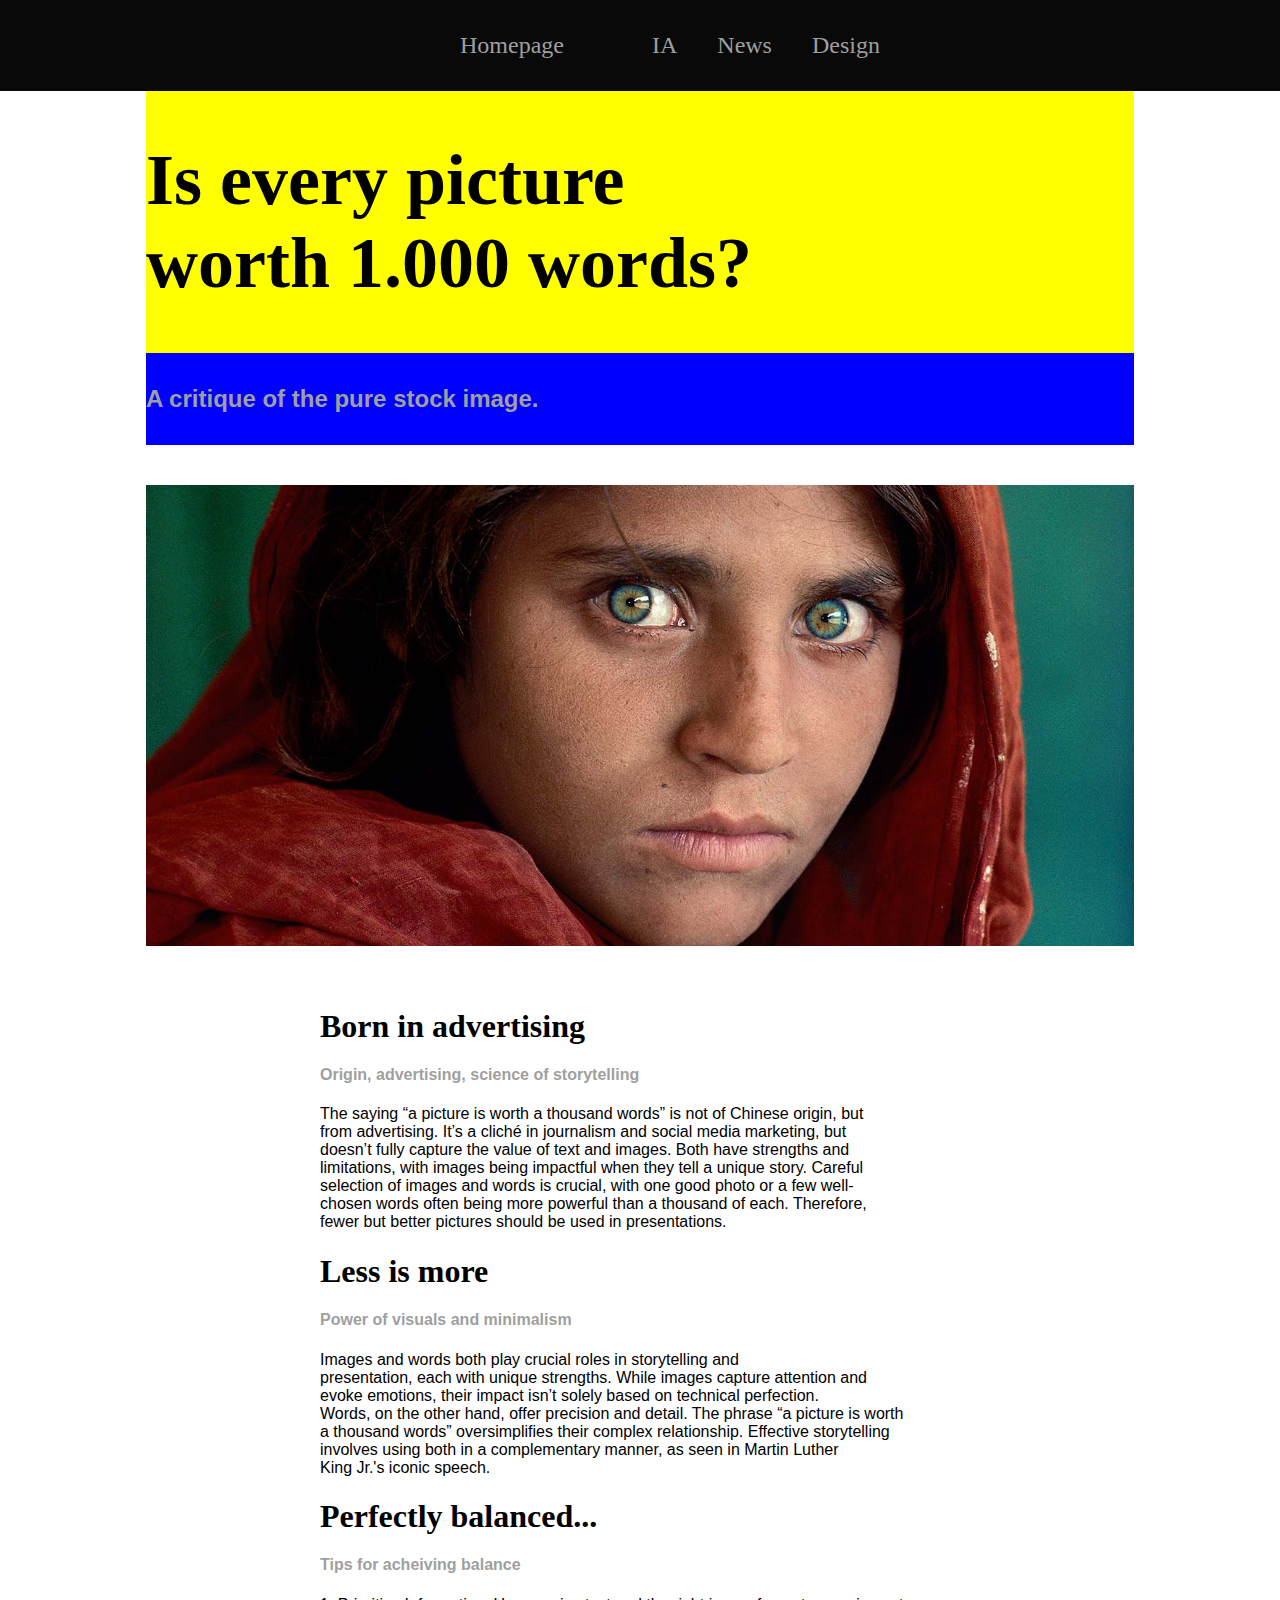
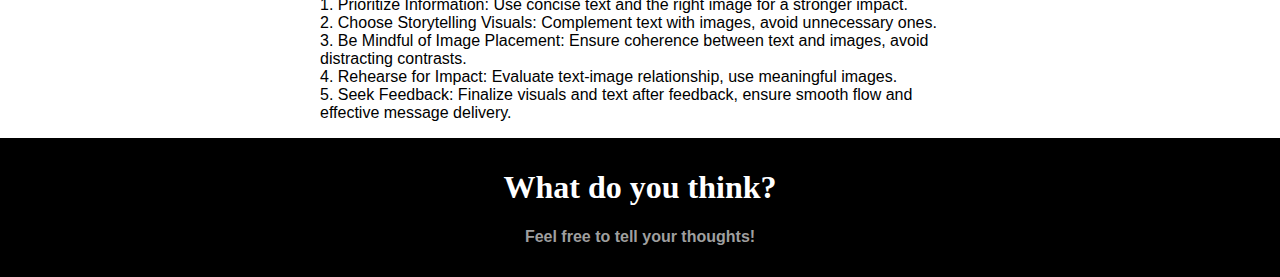
==== index.html @ 38ceee49 "Css" ====
<!DOCTYPE html>
<html lang="en">
<head>
    <link rel="stylesheet" href="/css/style.css">
    <link href="https://api.fontshare.com/v2/css?f[]=zodiak@900&f[]=general-sans@300,600&display=swap" rel="stylesheet">
    <meta charset="UTF-8">
    <meta name="viewport" content="width=device-width, initial-scale=1.0">
    <title>Document</title>
</head>
<header>
        <a class="Home" href="https://www.youtube.com/watch?v=xvFZjo5PgG0&ab_channel=Duran">Homepage</a>
    <nav>
        <ul><a href="https://www.youtube.com/watch?v=xvFZjo5PgG0&ab_channel=Duran">IA</a></ul>
        <ul><a href="https://www.youtube.com/watch?v=xvFZjo5PgG0&ab_channel=Duran">News</a></ul>
        <ul><a href="https://www.youtube.com/watch?v=xvFZjo5PgG0&ab_channel=Duran">Design</a></ul>
    </nav>
</header>
<body>
    <section class="landing">
        <div class="title">
            <h1>Is every picture<br>worth 1.000 words?</h1>
        </div>
        <div class="subtitle">
            <h4>A critique of the pure stock image.</h4>
        </div>
        <div class="image">
            <img src="/img/steve.jpg" alt="">
        </div>
    </section>
        <section class="sect1">
            <div class="p1">
            <h1>Born in advertising</h1>
                <h4>Origin, advertising, science of storytelling</h4>
            </div>
                <p>The saying “a picture is worth a thousand words” is not of Chinese origin, but<br>
                from advertising. It’s a cliché in journalism and social media marketing, but<br>
                doesn’t fully capture the value of text and images. Both have strengths and<br>
                limitations, with images being impactful when they tell a unique story. Careful<br>
                selection of images and words is crucial, with one good photo or a few well-<br>
                chosen words often being more powerful than a thousand of each. Therefore,<br>
                fewer but better pictures should be used in presentations.<br></p>
    </section>
    <section class="sect2">
        <div class="p2"></div>
            <h1>Less is more</h1>
                <h4>Power of visuals and minimalism</h4>
                </div>
                    <p>Images and words both play crucial roles in storytelling and<br>
                        presentation, each with unique strengths. While images capture attention and<br>
                        evoke emotions, their impact isn’t solely based on technical perfection.<br>
                        Words, on the other hand, offer precision and detail. The phrase “a picture is worth <br>
                        a thousand words” oversimplifies their complex relationship. Effective storytelling<br>
                        involves using both in a complementary manner, as seen in Martin Luther<br>
                        King Jr.'s iconic speech.<br></p>
    </section>
    <section class="sect3">
        <div class="p3">
            <h1>Perfectly balanced...</h1>
                <h4>Tips for acheiving balance</h4>
                </div>
                    <p>
                    1. Prioritize Information: Use concise text and the right image for a stronger impact. <br>
                    2. Choose Storytelling Visuals: Complement text with images, avoid unnecessary ones. <br>
                    3. Be Mindful of Image Placement: Ensure coherence between text and images, avoid distracting contrasts. <br>
                    4. Rehearse for Impact: Evaluate text-image relationship, use meaningful images. <br>
                    5. Seek Feedback: Finalize visuals and text after feedback, ensure smooth flow and effective message delivery.<br></p>
    </section>
    <footer>
        <h1>
            What do you think?
        </h1>
            <h4>Feel free to tell your thoughts!</h4>
    </footer>
</body>
</html>
---- css/style.css ----
body {
    margin: 0;
}

header {
    background-color:  rgb(9, 9, 9);
    display: flex;
    justify-content: space-between;
    align-items: center;
    padding: 8px 48px 8px 460px;
    font-family: "Zodiak", serif;
}

a:hover {
    color: #fff;
}

    nav {
        display: flex;
        justify-content: space-between;
        padding: 8px 460px 8px 48px;
    }

        a {
            text-decoration: none;
            color: #9f9f9f;
            font-size: 24px;
        }

    p {
        color: #000;
    }

    section.landing {
        background-color: #fff;
        display: grid;
        font-family: "Zodiak", serif;
    }

    div.title {
        font-size: 36px;
        background-color: yellow;
        width: 988px;
        margin-left: auto;
        margin-right: auto;
    }

    div.subtitle {
        font-family: "General Sans", sans-serif;
        font-size: 24px;
        color: #9f9f9f;
        font-weight: 200px;
        background-color: blue;
        width: 988px;
        margin-left: auto;
        margin-right: auto;
    }

    img {
        width: 988px;
        height: 461px;
        margin-left: auto;
        margin-right: auto;
        object-fit: cover;
        display: grid;
        padding: 40px;
    }

    div.image {
        max-width: 100%;
    }

    h1 {
        font-family: "Zodiak", serif;
    }

    h4 {
        font-family: "General Sans", sans-serif;
        color: #9f9f9f;
    }

    p {
        font-family: "General Sans", sans-serif;
    }

    section.sect1 {
        width: 50%;
        margin: auto;
        padding: 0px; 
    }

    section.sect2 {
        width: 50%;
        margin: auto;
        padding: 0px;
    }

    section.sect3 {
        width: 50%;
        margin: auto;
        padding: 0px;
    }

    footer {
        background-color: black;
        color: #fff;
        text-align: center;
        margin: auto;
        padding: 10px;
    }
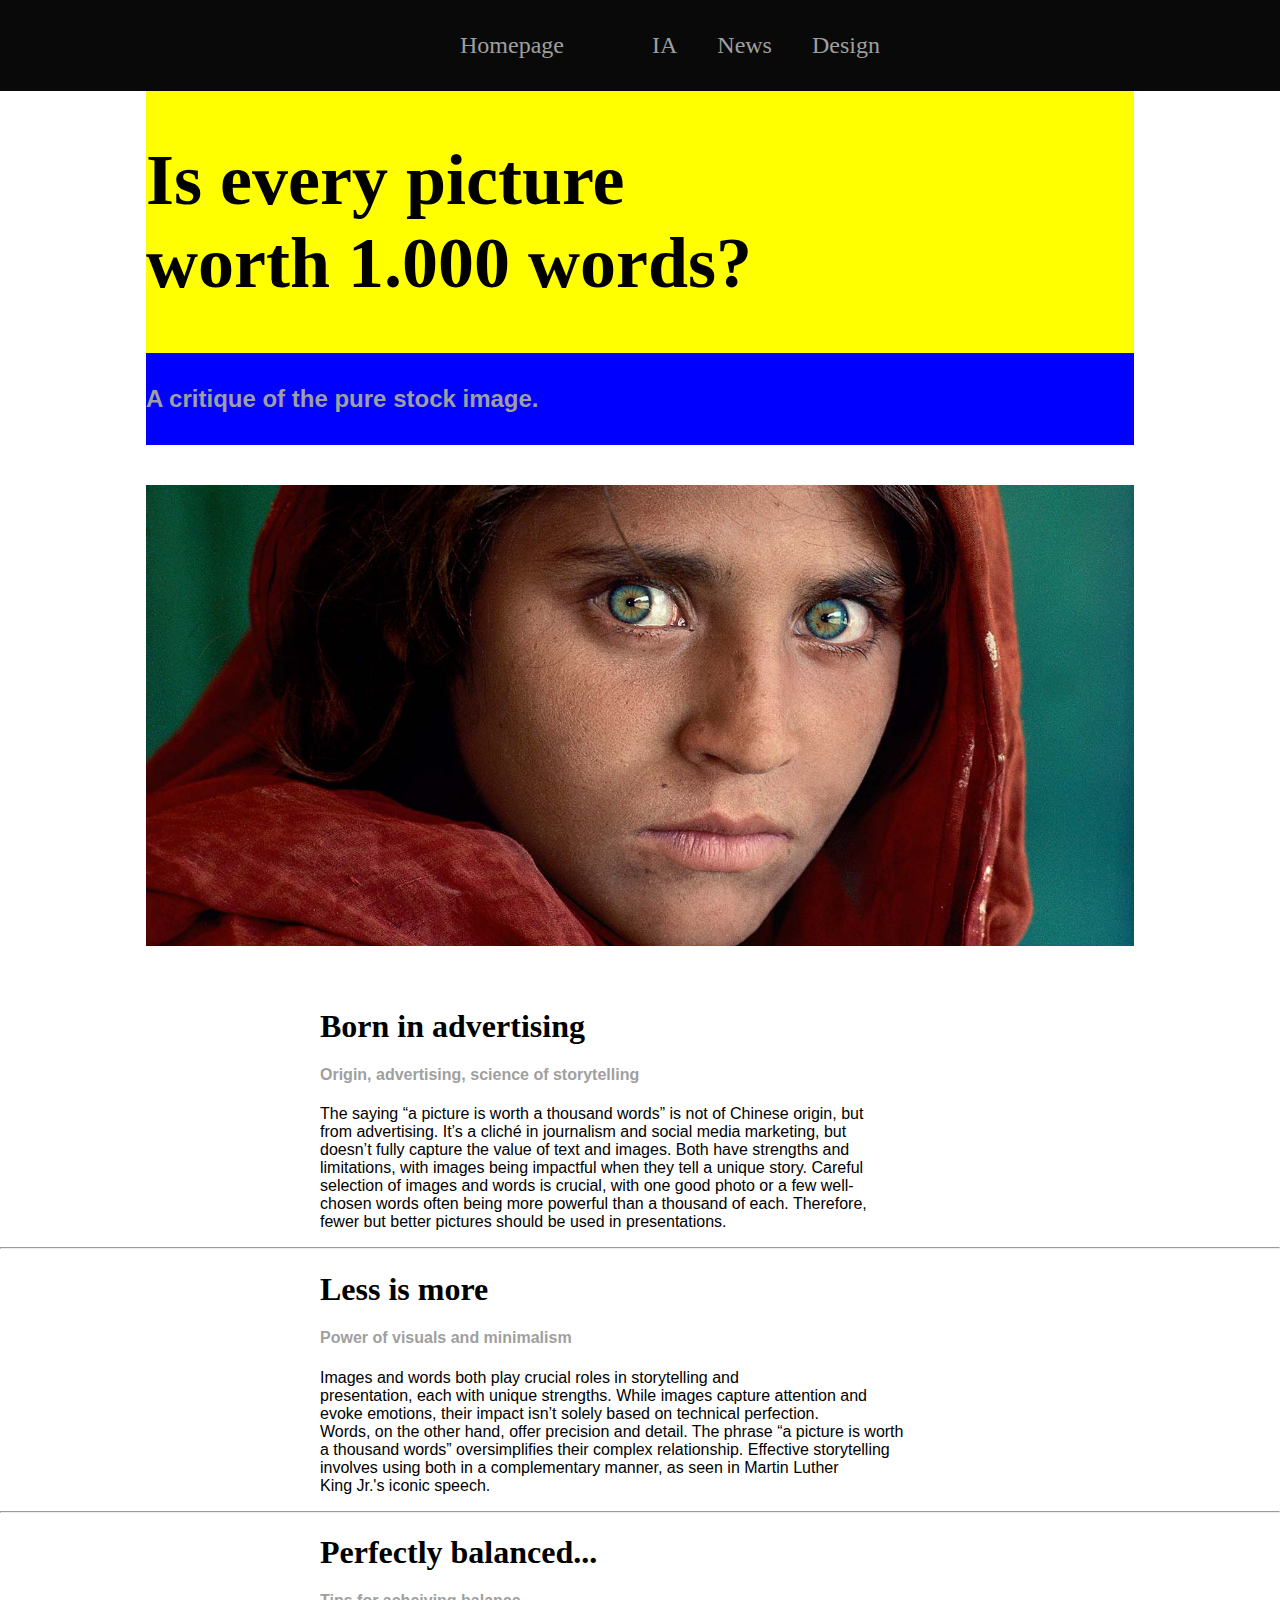
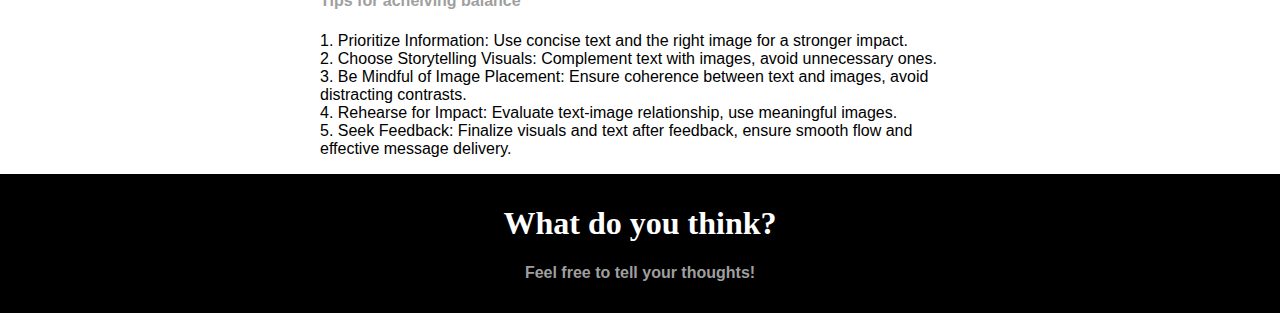
==== commit 3ec5c155: "hr" ====
--- a/index.html
+++ b/index.html
@@ -1,7 +1,7 @@
 <!DOCTYPE html>
 <html lang="en">
 <head>
-    <link rel="stylesheet" href="/css/style.css">
+    <link rel="stylesheet" href="styles.css">
     <link href="https://api.fontshare.com/v2/css?f[]=zodiak@900&f[]=general-sans@300,600&display=swap" rel="stylesheet">
     <meta charset="UTF-8">
     <meta name="viewport" content="width=device-width, initial-scale=1.0">
@@ -24,7 +24,7 @@
             <h4>A critique of the pure stock image.</h4>
         </div>
         <div class="image">
-            <img src="/img/steve.jpg" alt="">
+            <img src="img/steve.jpg" alt="">
         </div>
     </section>
         <section class="sect1">
@@ -40,6 +40,9 @@
                 chosen words often being more powerful than a thousand of each. Therefore,<br>
                 fewer but better pictures should be used in presentations.<br></p>
     </section>
+
+    <hr class="solid">
+
     <section class="sect2">
         <div class="p2"></div>
             <h1>Less is more</h1>
@@ -53,6 +56,9 @@
                         involves using both in a complementary manner, as seen in Martin Luther<br>
                         King Jr.'s iconic speech.<br></p>
     </section>
+
+    <hr class="solid">
+
     <section class="sect3">
         <div class="p3">
             <h1>Perfectly balanced...</h1>
--- a/styles.css
+++ b/styles.css
@@ -0,0 +1,110 @@
+body {
+    margin: 0;
+}
+
+header {
+    background-color:  rgb(9, 9, 9);
+    display: flex;
+    justify-content: space-between;
+    align-items: center;
+    padding: 8px 48px 8px 460px;
+    font-family: "Zodiak", serif;
+}
+
+a:hover {
+    color: #fff;
+}
+
+    nav {
+        display: flex;
+        justify-content: space-between;
+        padding: 8px 460px 8px 48px;
+    }
+
+        a {
+            text-decoration: none;
+            color: #9f9f9f;
+            font-size: 24px;
+        }
+
+    p {
+        color: #000;
+    }
+
+    section.landing {
+        background-color: #fff;
+        display: grid;
+        font-family: "Zodiak", serif;
+    }
+
+    div.title {
+        font-size: 36px;
+        background-color: yellow;
+        width: 988px;
+        margin-left: auto;
+        margin-right: auto;
+    }
+
+    div.subtitle {
+        font-family: "General Sans", sans-serif;
+        font-size: 24px;
+        color: #9f9f9f;
+        font-weight: 200px;
+        background-color: blue;
+        width: 988px;
+        margin-left: auto;
+        margin-right: auto;
+    }
+
+    img {
+        width: 988px;
+        height: 461px;
+        margin-left: auto;
+        margin-right: auto;
+        object-fit: cover;
+        display: grid;
+        padding: 40px;
+    }
+
+    div.image {
+        max-width: 100%;
+    }
+
+    h1 {
+        font-family: "Zodiak", serif;
+    }
+
+    h4 {
+        font-family: "General Sans", sans-serif;
+        color: #9f9f9f;
+    }
+
+    p {
+        font-family: "General Sans", sans-serif;
+    }
+
+    section.sect1 {
+        width: 50%;
+        margin: auto;
+        padding: 0px; 
+    }
+
+    section.sect2 {
+        width: 50%;
+        margin: auto;
+        padding: 0px;
+    }
+
+    section.sect3 {
+        width: 50%;
+        margin: auto;
+        padding: 0px;
+    }
+
+    footer {
+        background-color: black;
+        color: #fff;
+        text-align: center;
+        margin: auto;
+        padding: 10px;
+    }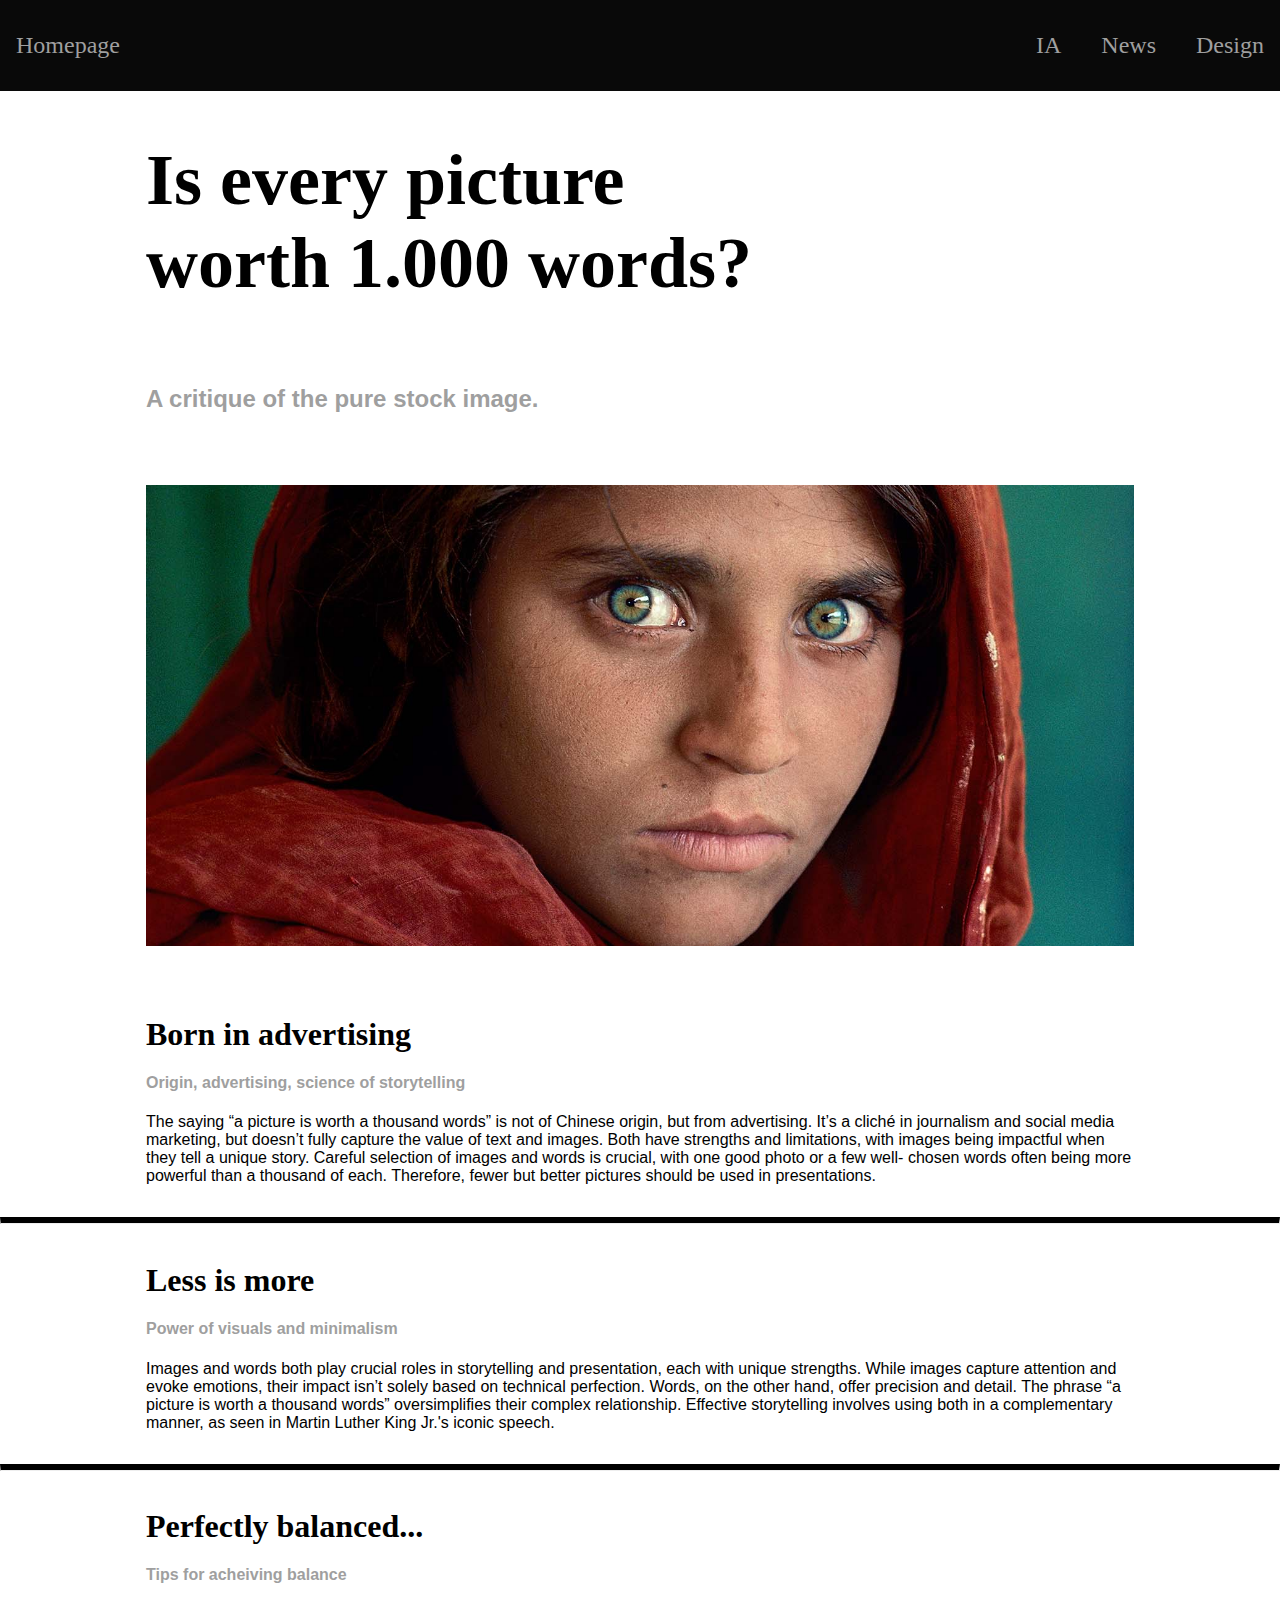
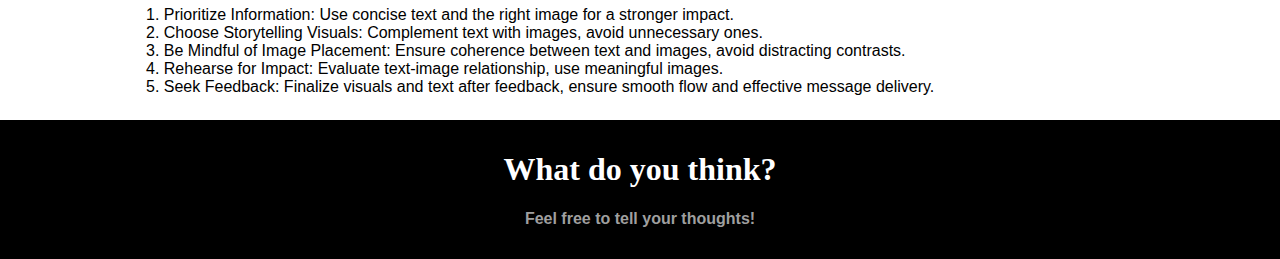
==== commit 98a1c550: "responsive" ====
--- a/index.html
+++ b/index.html
@@ -17,28 +17,28 @@
 </header>
 <body>
     <section class="landing">
-        <div class="title">
-            <h1>Is every picture<br>worth 1.000 words?</h1>
-        </div>
-        <div class="subtitle">
-            <h4>A critique of the pure stock image.</h4>
-        </div>
-        <div class="image">
-            <img src="img/steve.jpg" alt="">
-        </div>
+            <div class="title">
+                <h1>Is every picture<br>worth 1.000 words?</h1>
+            </div>
+            <div class="subtitle">
+                <h4>A critique of the pure stock image.</h4>
+            </div>
+                <div class="image">
+                    <img src="img/steve.jpg" alt="">
+                </div>
     </section>
         <section class="sect1">
             <div class="p1">
             <h1>Born in advertising</h1>
                 <h4>Origin, advertising, science of storytelling</h4>
             </div>
-                <p>The saying “a picture is worth a thousand words” is not of Chinese origin, but<br>
-                from advertising. It’s a cliché in journalism and social media marketing, but<br>
-                doesn’t fully capture the value of text and images. Both have strengths and<br>
-                limitations, with images being impactful when they tell a unique story. Careful<br>
-                selection of images and words is crucial, with one good photo or a few well-<br>
-                chosen words often being more powerful than a thousand of each. Therefore,<br>
-                fewer but better pictures should be used in presentations.<br></p>
+                <p>The saying “a picture is worth a thousand words” is not of Chinese origin, but
+                from advertising. It’s a cliché in journalism and social media marketing, but
+                doesn’t fully capture the value of text and images. Both have strengths and
+                limitations, with images being impactful when they tell a unique story. Careful
+                selection of images and words is crucial, with one good photo or a few well-
+                chosen words often being more powerful than a thousand of each. Therefore,
+                fewer but better pictures should be used in presentations.</p>
     </section>
 
     <hr class="solid">
@@ -48,13 +48,13 @@
             <h1>Less is more</h1>
                 <h4>Power of visuals and minimalism</h4>
                 </div>
-                    <p>Images and words both play crucial roles in storytelling and<br>
-                        presentation, each with unique strengths. While images capture attention and<br>
-                        evoke emotions, their impact isn’t solely based on technical perfection.<br>
-                        Words, on the other hand, offer precision and detail. The phrase “a picture is worth <br>
-                        a thousand words” oversimplifies their complex relationship. Effective storytelling<br>
-                        involves using both in a complementary manner, as seen in Martin Luther<br>
-                        King Jr.'s iconic speech.<br></p>
+                    <p>Images and words both play crucial roles in storytelling and
+                        presentation, each with unique strengths. While images capture attention and
+                        evoke emotions, their impact isn’t solely based on technical perfection.
+                        Words, on the other hand, offer precision and detail. The phrase “a picture is worth 
+                        a thousand words” oversimplifies their complex relationship. Effective storytelling
+                        involves using both in a complementary manner, as seen in Martin Luther
+                        King Jr.'s iconic speech.</p>
     </section>
 
     <hr class="solid">
--- a/styles.css
+++ b/styles.css
@@ -7,8 +7,12 @@
     display: flex;
     justify-content: space-between;
     align-items: center;
-    padding: 8px 48px 8px 460px;
+    padding: 16px;
     font-family: "Zodiak", serif;
+}
+
+a.home {
+    margin: auto;
 }
 
 a:hover {
@@ -18,7 +22,6 @@
     nav {
         display: flex;
         justify-content: space-between;
-        padding: 8px 460px 8px 48px;
     }
 
         a {
@@ -39,7 +42,6 @@
 
     div.title {
         font-size: 36px;
-        background-color: yellow;
         width: 988px;
         margin-left: auto;
         margin-right: auto;
@@ -50,7 +52,6 @@
         font-size: 24px;
         color: #9f9f9f;
         font-weight: 200px;
-        background-color: blue;
         width: 988px;
         margin-left: auto;
         margin-right: auto;
@@ -59,16 +60,13 @@
     img {
         width: 988px;
         height: 461px;
-        margin-left: auto;
-        margin-right: auto;
+        margin: auto;
         object-fit: cover;
         display: grid;
         padding: 40px;
     }
 
-    div.image {
-        max-width: 100%;
-    }
+    
 
     h1 {
         font-family: "Zodiak", serif;
@@ -83,22 +81,26 @@
         font-family: "General Sans", sans-serif;
     }
 
+    hr.solid {
+        border-top: 6px solid #000;
+      }
+
     section.sect1 {
-        width: 50%;
+        width: 988px;
         margin: auto;
-        padding: 0px; 
+        padding: 8px;
     }
 
     section.sect2 {
-        width: 50%;
+        width: 988px;
         margin: auto;
-        padding: 0px;
+        padding: 8px;
     }
 
     section.sect3 {
-        width: 50%;
+        width: 988px;
         margin: auto;
-        padding: 0px;
+        padding: 8px;
     }
 
     footer {
@@ -107,4 +109,32 @@
         text-align: center;
         margin: auto;
         padding: 10px;
+    }
+
+    @media (max-width: 600px) {
+        div.title {
+            margin: auto;
+            font-size: 24px;
+        }
+
+        div.subtitle {
+            font-size: 20px;
+        }
+
+        section.landing {
+            display: grid;
+            grid-template-columns: fr;
+        }
+
+        section.sect1 {
+            width: 82%;
+        }
+
+        section.sect2 {
+            width: 82%;
+        }
+
+        section.sect3 {
+            width: 82%;
+        }
     }